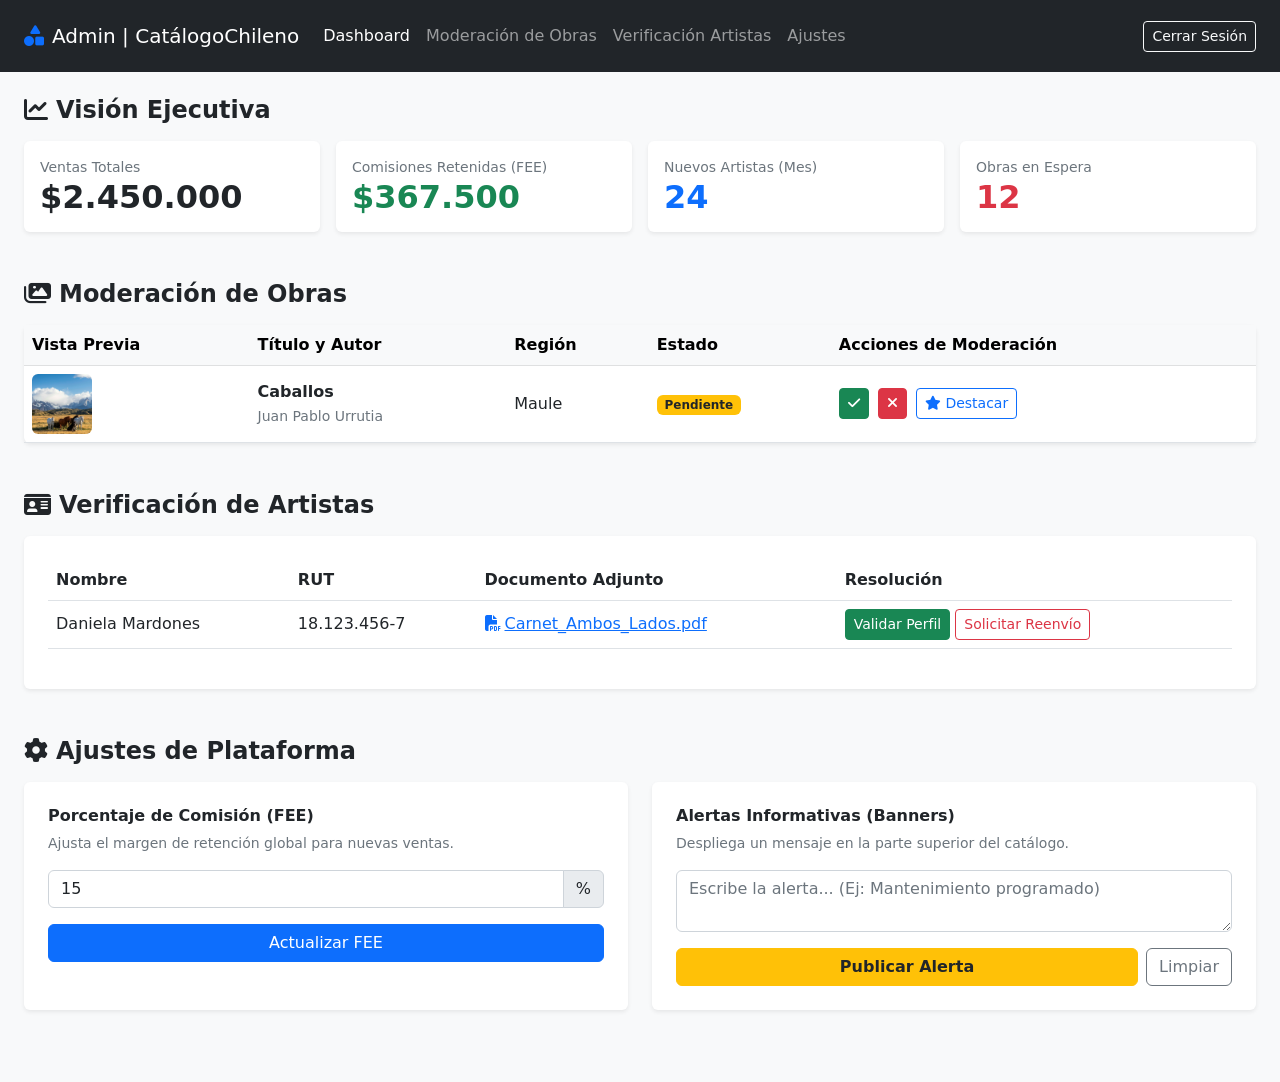
==== Front-End/admin.html @ 2971bbf5 "Creacion de Admin y login de admin." ====
<!DOCTYPE html>
<html lang="es">
<head>
    <meta charset="UTF-8">
    <meta name="viewport" content="width=device-width, initial-scale=1.0">
    <title>Panel de Administración - CatálogoChileno</title>
    <!-- Estilos locales de Bootstrap (CSS) -->
    <link rel="stylesheet" href="css/bootstrap.min.css">
    <link rel="stylesheet" href="css/style.css">
    <!-- Font Awesome -->
    <link rel="stylesheet" href="https://cdnjs.cloudflare.com/ajax/libs/font-awesome/6.5.1/css/all.min.css">
</head>
<body class="bg-light">

<!-- NavBar Admin -->
<nav class="navbar navbar-expand-lg navbar-dark bg-dark py-3 sticky-top">
    <div class="container-fluid px-4">
        <a class="navbar-brand d-flex align-items-center text-white" href="index.html">
            <i class="fa-solid fa-shapes text-primary me-2"></i>Admin | CatálogoChileno
        </a>
        <button class="navbar-toggler" type="button" data-bs-toggle="collapse" data-bs-target="#navbarAdmin">
            <span class="navbar-toggler-icon"></span>
        </button>
        <div class="collapse navbar-collapse" id="navbarAdmin">
            <ul class="navbar-nav me-auto mb-2 mb-lg-0">
                <li class="nav-item"><a class="nav-link active" href="#kpis">Dashboard</a></li>
                <li class="nav-item"><a class="nav-link" href="#moderacion">Moderación de Obras</a></li>
                <li class="nav-item"><a class="nav-link" href="#artistas">Verificación Artistas</a></li>
                <li class="nav-item"><a class="nav-link" href="#configuracion">Ajustes</a></li>
            </ul>
            <div class="d-flex gap-2">
    <a href="admin_login.html" class="btn btn-outline-light btn-sm">Cerrar Sesión</a>
</div>
        </div>
    </div>
</nav>

<main class="container-fluid px-4 py-4">
    
    <!-- Sección 1: Dashboard y KPIs (HU-87) -->
    <section id="kpis" class="mb-5">
        <h4 class="fw-bold mb-3"><i class="fa-solid fa-chart-line me-2"></i>Visión Ejecutiva</h4>
        <div class="row g-3">
            <div class="col-12 col-md-3">
                <div class="card border-0 shadow-sm bg-white h-100 p-3">
                    <span class="text-muted small">Ventas Totales</span>
                    <h2 class="fw-bold text-dark mb-0">$2.450.000</h2>
                </div>
            </div>
            <div class="col-12 col-md-3">
                <div class="card border-0 shadow-sm bg-white h-100 p-3">
                    <span class="text-muted small">Comisiones Retenidas (FEE)</span>
                    <h2 class="fw-bold text-success mb-0">$367.500</h2>
                </div>
            </div>
            <div class="col-12 col-md-3">
                <div class="card border-0 shadow-sm bg-white h-100 p-3">
                    <span class="text-muted small">Nuevos Artistas (Mes)</span>
                    <h2 class="fw-bold text-primary mb-0">24</h2>
                </div>
            </div>
            <div class="col-12 col-md-3">
                <div class="card border-0 shadow-sm bg-white h-100 p-3">
                    <span class="text-muted small">Obras en Espera</span>
                    <h2 class="fw-bold text-danger mb-0">12</h2>
                </div>
            </div>
        </div>
    </section>

    <!-- Sección 2: Moderación de Obras y Publicidad (HU-96 y HU-30) -->
    <section id="moderacion" class="mb-5">
        <h4 class="fw-bold mb-3"><i class="fa-solid fa-images me-2"></i>Moderación de Obras</h4>
        <div class="card border-0 shadow-sm">
            <div class="table-responsive">
                <table class="table table-hover align-middle mb-0">
                    <thead class="table-light">
                        <tr>
                            <th>Vista Previa</th>
                            <th>Título y Autor</th>
                            <th>Región</th>
                            <th>Estado</th>
                            <th>Acciones de Moderación</th>
                        </tr>
                    </thead>
                    <tbody>
                        <tr>
                            <td><img src="images/01.jpg" alt="Obra" class="rounded" style="width: 60px; height: 60px; object-fit: cover;"></td>
                            <td>
                                <strong class="d-block">Caballos</strong>
                                <small class="text-muted">Juan Pablo Urrutia</small>
                            </td>
                            <td>Maule</td>
                            <td><span class="badge bg-warning text-dark">Pendiente</span></td>
                            <td>
                                <button class="btn btn-sm btn-success me-1" title="Aprobar"><i class="fa-solid fa-check"></i></button>
                                <button class="btn btn-sm btn-danger me-1" title="Rechazar"><i class="fa-solid fa-xmark"></i></button>
                                <!-- HU-30: Promoción -->
                                <button class="btn btn-sm btn-outline-primary" title="Destacar en Portada"><i class="fa-solid fa-star"></i> Destacar</button>
                            </td>
                        </tr>
                    </tbody>
                </table>
            </div>
        </div>
    </section>

    <!-- Sección 3: Verificación de Identidad (HU-69) -->
    <section id="artistas" class="mb-5">
        <h4 class="fw-bold mb-3"><i class="fa-solid fa-id-card me-2"></i>Verificación de Artistas</h4>
        <div class="card border-0 shadow-sm p-4">
            <table class="table align-middle">
                <thead>
                    <tr>
                        <th>Nombre</th>
                        <th>RUT</th>
                        <th>Documento Adjunto</th>
                        <th>Resolución</th>
                    </tr>
                </thead>
                <tbody>
                    <tr>
                        <td>Daniela Mardones</td>
                        <td>18.123.456-7</td>
                        <td><a href="#" class="text-primary"><i class="fa-solid fa-file-pdf me-1"></i>Carnet_Ambos_Lados.pdf</a></td>
                        <td>
                            <button class="btn btn-sm btn-success">Validar Perfil</button>
                            <button class="btn btn-sm btn-outline-danger">Solicitar Reenvío</button>
                        </td>
                    </tr>
                </tbody>
            </table>
        </div>
    </section>

    <!-- Sección 4: Configuración Dinámica (HU-97 y HU-98) -->
    <section id="configuracion" class="mb-5">
        <h4 class="fw-bold mb-3"><i class="fa-solid fa-gear me-2"></i>Ajustes de Plataforma</h4>
        <div class="row g-4">
            <!-- FEE -->
            <div class="col-md-6">
                <div class="card border-0 shadow-sm p-4 h-100">
                    <h6 class="fw-bold">Porcentaje de Comisión (FEE)</h6>
                    <p class="small text-muted">Ajusta el margen de retención global para nuevas ventas.</p>
                    <div class="input-group mb-3">
                        <input type="number" class="form-control" value="15" min="1" max="50">
                        <span class="input-group-text">%</span>
                    </div>
                    <button class="btn btn-primary w-100">Actualizar FEE</button>
                </div>
            </div>
            <!-- Banners -->
            <div class="col-md-6">
                <div class="card border-0 shadow-sm p-4 h-100">
                    <h6 class="fw-bold">Alertas Informativas (Banners)</h6>
                    <p class="small text-muted">Despliega un mensaje en la parte superior del catálogo.</p>
                    <textarea class="form-control mb-3" rows="2" placeholder="Escribe la alerta... (Ej: Mantenimiento programado)"></textarea>
                    <div class="d-flex gap-2">
                        <button class="btn btn-warning flex-fill text-dark fw-bold">Publicar Alerta</button>
                        <button class="btn btn-outline-secondary">Limpiar</button>
                    </div>
                </div>
            </div>
        </div>
    </section>

</main>

<script src="js/bootstrap.bundle.min.js"></script>
</body>
</html>
---- Front-End/css/style.css ----
/* Activa la opacidad solo al pasar el cursor sobre la tarjeta */
.hover-overlay {
    opacity: 0;
    transition: opacity 0.3s ease-in-out;
}

.card-hover:hover .hover-overlay {
    opacity: 1;
}

/* Botón de me gusta transparente (por defecto solo borde blanco) */
.btn-like {
    background: none;
    border: none;
    color: #ffffff;
    font-size: 1.25rem;
    padding: 0;
    line-height: 1;
    transition: all 0.2s ease-in-out;
}

/* Al pasar el cursor O cuando tenga la clase .active (al dar click) */
.btn-like:hover,
.btn-like.active {
    color: #dc3545 !important; /* Rojo Bootstrap */
    transform: scale(1.15); /* Aumento sutil */
}

/* Transforma el icono de contorno (regular) a relleno sólido (solid) */
.btn-like:hover .fa-heart,
.btn-like.active .fa-heart {
    font-weight: 900; /* Hace que el corazón se rellene por completo */
}

/* Ajustes cards categorías */
/* Botones de categoría estilo Behance */
.category-btn {
    border: none;
    white-space: nowrap; /* Adapta el ancho exacto al texto */
    color: #ffffff !important; /* Fuerza el texto a blanco puro */
    background-size: cover;
    background-position: center;
    transition: transform 0.2s ease, filter 0.2s ease;
}

/* Efecto hover suave */
.category-btn:hover {
    color: #ffffff !important;
    transform: translateY(-2px);
    filter: brightness(1.15); /* Aclara ligeramente la imagen al pasar el mouse */
}

/* Indicador visual de zoom para la imagen */
.img-zoomable {
    cursor: zoom-in;
    transition: transform 0.2s ease, filter 0.2s ease;
}

.img-zoomable:hover {
    filter: brightness(0.95);
}

/* Botón suave estilo Behance 
.btn-soft-primary {
    background-color: #f0f4ff;
    color: #0d6efd;
    border: none;
    transition: background-color 0.2s ease, color 0.2s ease;
}

.btn-soft-primary:hover {
    background-color: #e2ebff;
    color: #0a58ca;
}
*/
/* Transición suave para enlaces del footer */
.footer-links a {
    transition: color 0.2s ease, padding-left 0.2s ease;
}

.footer-links a:hover {
    color: #ffffff !important;
    padding-left: 4px; /* Ligero desplazamiento a la derecha al pasar el ratón */
}

/* Iconos de redes sociales interactivos */
.social-icon {
    transition: background-color 0.2s ease, border-color 0.2s ease, transform 0.2s ease;
}

.social-icon:hover {
    background-color: #0d6efd; /* Azul Bootstrap */
    border-color: #0d6efd;
    color: #ffffff !important;
    transform: translateY(-3px);
}
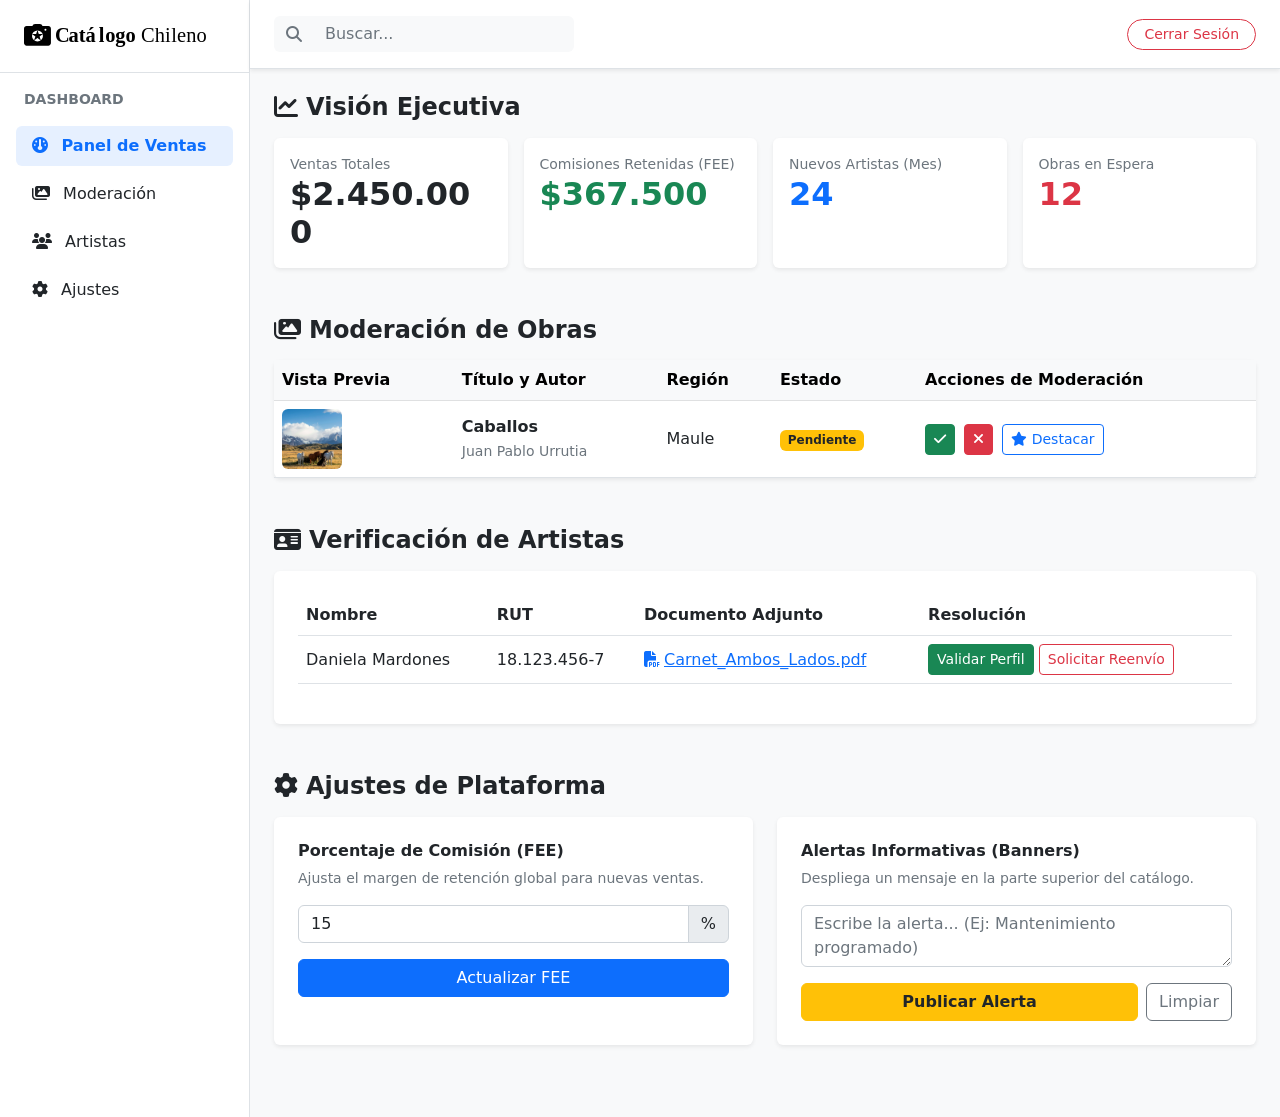
==== commit 72e8fda7: "Implementar Sidebar y Topbar" ====
--- a/Front-End/admin.html
+++ b/Front-End/admin.html
@@ -12,30 +12,47 @@
 </head>
 <body class="bg-light">
 
-<!-- NavBar Admin -->
-<nav class="navbar navbar-expand-lg navbar-dark bg-dark py-3 sticky-top">
-    <div class="container-fluid px-4">
-        <a class="navbar-brand d-flex align-items-center text-white" href="index.html">
-            <i class="fa-solid fa-shapes text-primary me-2"></i>Admin | CatálogoChileno
-        </a>
-        <button class="navbar-toggler" type="button" data-bs-toggle="collapse" data-bs-target="#navbarAdmin">
-            <span class="navbar-toggler-icon"></span>
-        </button>
-        <div class="collapse navbar-collapse" id="navbarAdmin">
-            <ul class="navbar-nav me-auto mb-2 mb-lg-0">
-                <li class="nav-item"><a class="nav-link active" href="#kpis">Dashboard</a></li>
-                <li class="nav-item"><a class="nav-link" href="#moderacion">Moderación de Obras</a></li>
-                <li class="nav-item"><a class="nav-link" href="#artistas">Verificación Artistas</a></li>
-                <li class="nav-item"><a class="nav-link" href="#configuracion">Ajustes</a></li>
+<!-- Contenedor Flex Principal (Divide pantalla en 2 columnas) -->
+<div class="d-flex min-vh-100">
+    
+    <!-- 1. BARRA LATERAL (Sidebar) -->
+    <aside class="bg-white border-end d-none d-lg-flex flex-column shadow-sm" style="width: 250px;">
+        <div class="p-4 d-flex align-items-center border-bottom">
+            <img src="images/LogoCatalogoChileno.svg" alt="Logotipo" height="24" class="d-inline-block">
+        </div>
+        <div class="p-3 flex-grow-1">
+            <p class="text-muted small fw-bold text-uppercase mb-3 px-2">Dashboard</p>
+            <ul class="nav flex-column gap-2">
+                <li class="nav-item">
+                    <a class="nav-link active rounded bg-primary bg-opacity-10 text-primary fw-semibold" href="#kpis">
+                        <i class="fa-solid fa-gauge me-2"></i> Panel de Ventas
+                    </a>
+                </li>
+                <li class="nav-item"><a class="nav-link text-dark" href="#moderacion"><i class="fa-solid fa-images me-2"></i> Moderación</a></li>
+                <li class="nav-item"><a class="nav-link text-dark" href="#artistas"><i class="fa-solid fa-users me-2"></i> Artistas</a></li>
+                <li class="nav-item"><a class="nav-link text-dark" href="#configuracion"><i class="fa-solid fa-gear me-2"></i> Ajustes</a></li>
             </ul>
-            <div class="d-flex gap-2">
-    <a href="admin_login.html" class="btn btn-outline-light btn-sm">Cerrar Sesión</a>
-</div>
         </div>
-    </div>
-</nav>
+    </aside>
 
-<main class="container-fluid px-4 py-4">
+    <!-- 2. ÁREA DE CONTENIDO PRINCIPAL -->
+    <div class="flex-grow-1 bg-light">
+        
+        <!-- Barra de Navegación Superior (Top Bar) -->
+        <nav class="navbar navbar-expand-lg bg-white border-bottom py-3 px-4 shadow-sm">
+            <div class="d-flex align-items-center w-100">
+                <div class="input-group" style="max-width: 300px;">
+                    <span class="input-group-text bg-light border-0"><i class="fa-solid fa-magnifying-glass text-muted"></i></span>
+                    <input type="text" class="form-control bg-light border-0 shadow-none" placeholder="Buscar...">
+                </div>
+                <div class="ms-auto d-flex align-items-center gap-3">
+                    <a href="admin_login.html" class="btn btn-outline-danger btn-sm rounded-pill px-3">Cerrar Sesión</a>
+                </div>
+            </div>
+        </nav>
+
+        <!-- Contenedor interno -->
+        <main class="container-fluid px-4 py-4">
     
     <!-- Sección 1: Dashboard y KPIs (HU-87) -->
     <section id="kpis" class="mb-5">
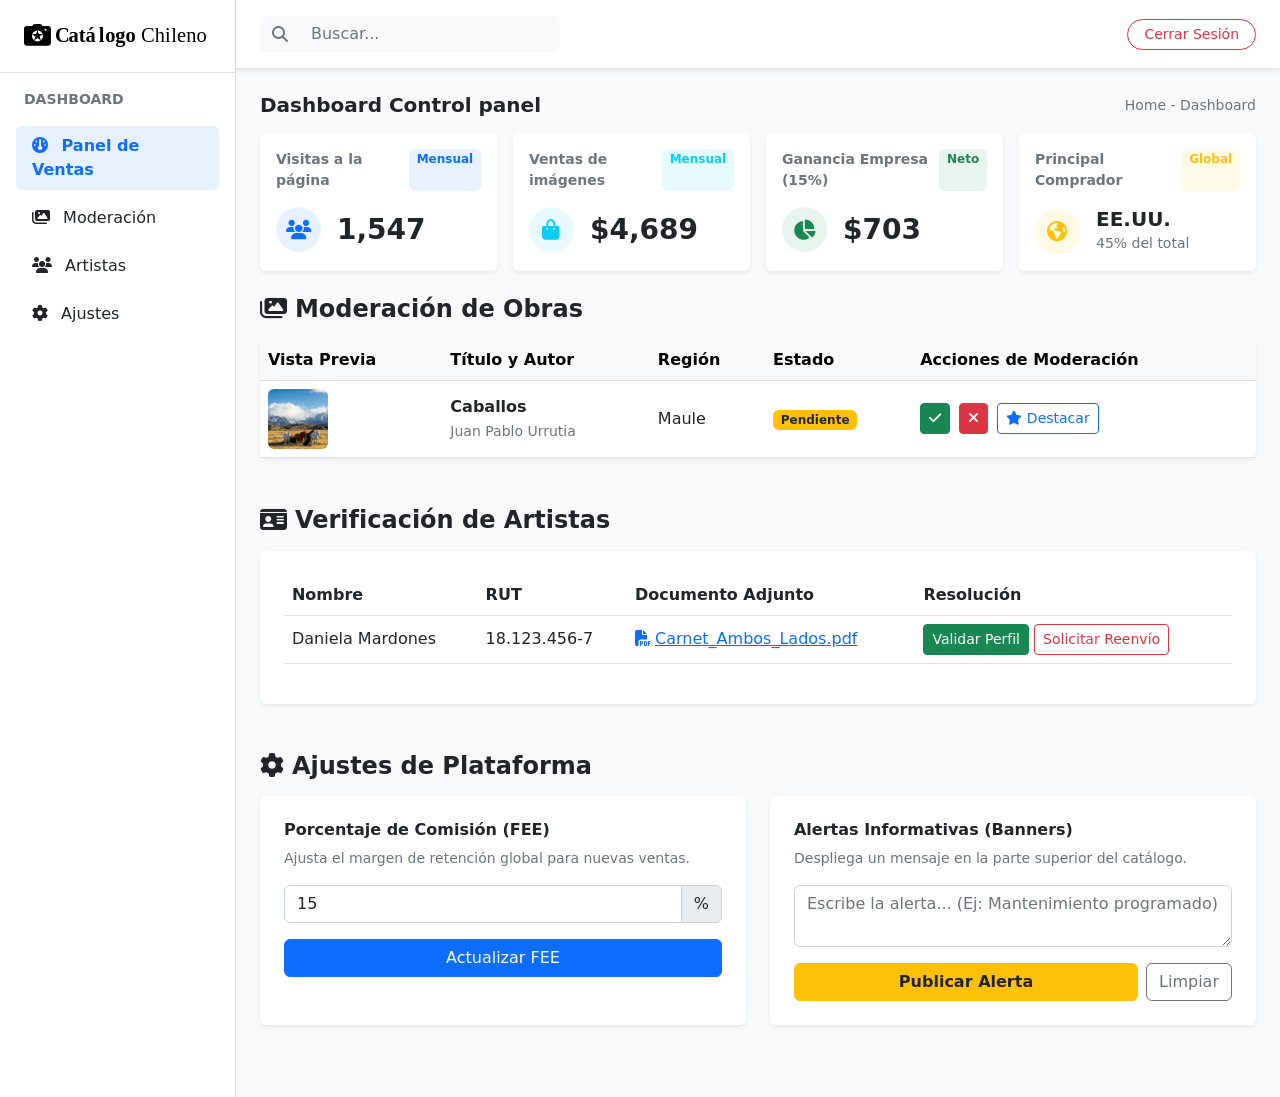
==== commit 01c23039: "Agregar 4 tarjetas de metricas al panel" ====
--- a/Front-End/admin.html
+++ b/Front-End/admin.html
@@ -54,36 +54,79 @@
         <!-- Contenedor interno -->
         <main class="container-fluid px-4 py-4">
     
-    <!-- Sección 1: Dashboard y KPIs (HU-87) -->
-    <section id="kpis" class="mb-5">
-        <h4 class="fw-bold mb-3"><i class="fa-solid fa-chart-line me-2"></i>Visión Ejecutiva</h4>
-        <div class="row g-3">
-            <div class="col-12 col-md-3">
-                <div class="card border-0 shadow-sm bg-white h-100 p-3">
-                    <span class="text-muted small">Ventas Totales</span>
-                    <h2 class="fw-bold text-dark mb-0">$2.450.000</h2>
-                </div>
-            </div>
-            <div class="col-12 col-md-3">
-                <div class="card border-0 shadow-sm bg-white h-100 p-3">
-                    <span class="text-muted small">Comisiones Retenidas (FEE)</span>
-                    <h2 class="fw-bold text-success mb-0">$367.500</h2>
-                </div>
-            </div>
-            <div class="col-12 col-md-3">
-                <div class="card border-0 shadow-sm bg-white h-100 p-3">
-                    <span class="text-muted small">Nuevos Artistas (Mes)</span>
-                    <h2 class="fw-bold text-primary mb-0">24</h2>
-                </div>
-            </div>
-            <div class="col-12 col-md-3">
-                <div class="card border-0 shadow-sm bg-white h-100 p-3">
-                    <span class="text-muted small">Obras en Espera</span>
-                    <h2 class="fw-bold text-danger mb-0">12</h2>
-                </div>
-            </div>
-        </div>
-    </section>
+<!-- Sección 1: Dashboard y KPIs -->
+<section id="kpis" class="mb-4">
+    <div class="d-flex justify-content-between align-items-center mb-3">
+        <h5 class="fw-bold text-dark mb-0">Dashboard Control panel</h5>
+        <span class="text-muted small">Home - Dashboard</span>
+    </div>
+
+    <div class="row row-cols-1 row-cols-md-2 row-cols-lg-4 g-3 mb-4">
+        <!-- Visitas -->
+        <div class="col">
+            <div class="card border-0 shadow-sm h-100 p-3 bg-white">
+                <div class="d-flex justify-content-between">
+                    <div class="text-muted small fw-semibold">Visitas a la página</div>
+                    <span class="badge bg-primary bg-opacity-10 text-primary">Mensual</span>
+                </div>
+                <div class="d-flex align-items-center mt-3">
+                    <div class="bg-primary bg-opacity-10 rounded-circle d-flex align-items-center justify-content-center me-3" style="width: 45px; height: 45px;">
+                        <i class="fa-solid fa-users fa-lg text-primary"></i>
+                    </div>
+                    <h3 class="fw-bold mb-0">1,547</h3>
+                </div>
+            </div>
+        </div>
+        <!-- Ventas -->
+        <div class="col">
+            <div class="card border-0 shadow-sm h-100 p-3 bg-white">
+                <div class="d-flex justify-content-between">
+                    <div class="text-muted small fw-semibold">Ventas de imágenes</div>
+                    <span class="badge bg-info bg-opacity-10 text-info">Mensual</span>
+                </div>
+                <div class="d-flex align-items-center mt-3">
+                    <div class="bg-info bg-opacity-10 rounded-circle d-flex align-items-center justify-content-center me-3" style="width: 45px; height: 45px;">
+                        <i class="fa-solid fa-bag-shopping fa-lg text-info"></i>
+                    </div>
+                    <h3 class="fw-bold mb-0">$4,689</h3>
+                </div>
+            </div>
+        </div>
+        <!-- Ganancia -->
+        <div class="col">
+            <div class="card border-0 shadow-sm h-100 p-3 bg-white">
+                <div class="d-flex justify-content-between">
+                    <div class="text-muted small fw-semibold">Ganancia Empresa (15%)</div>
+                    <span class="badge bg-success bg-opacity-10 text-success">Neto</span>
+                </div>
+                <div class="d-flex align-items-center mt-3">
+                    <div class="bg-success bg-opacity-10 rounded-circle d-flex align-items-center justify-content-center me-3" style="width: 45px; height: 45px;">
+                        <i class="fa-solid fa-chart-pie fa-lg text-success"></i>
+                    </div>
+                    <h3 class="fw-bold mb-0">$703</h3>
+                </div>
+            </div>
+        </div>
+        <!-- Comprador -->
+        <div class="col">
+            <div class="card border-0 shadow-sm h-100 p-3 bg-white">
+                <div class="d-flex justify-content-between">
+                    <div class="text-muted small fw-semibold">Principal Comprador</div>
+                    <span class="badge bg-warning bg-opacity-10 text-warning">Global</span>
+                </div>
+                <div class="d-flex align-items-center mt-3">
+                    <div class="bg-warning bg-opacity-10 rounded-circle d-flex align-items-center justify-content-center me-3" style="width: 45px; height: 45px;">
+                        <i class="fa-solid fa-earth-americas fa-lg text-warning"></i>
+                    </div>
+                    <div>
+                        <h5 class="fw-bold mb-0 text-dark">EE.UU.</h5>
+                        <small class="text-muted">45% del total</small>
+                    </div>
+                </div>
+            </div>
+        </div>
+    </div>
+</section>
 
     <!-- Sección 2: Moderación de Obras y Publicidad (HU-96 y HU-30) -->
     <section id="moderacion" class="mb-5">
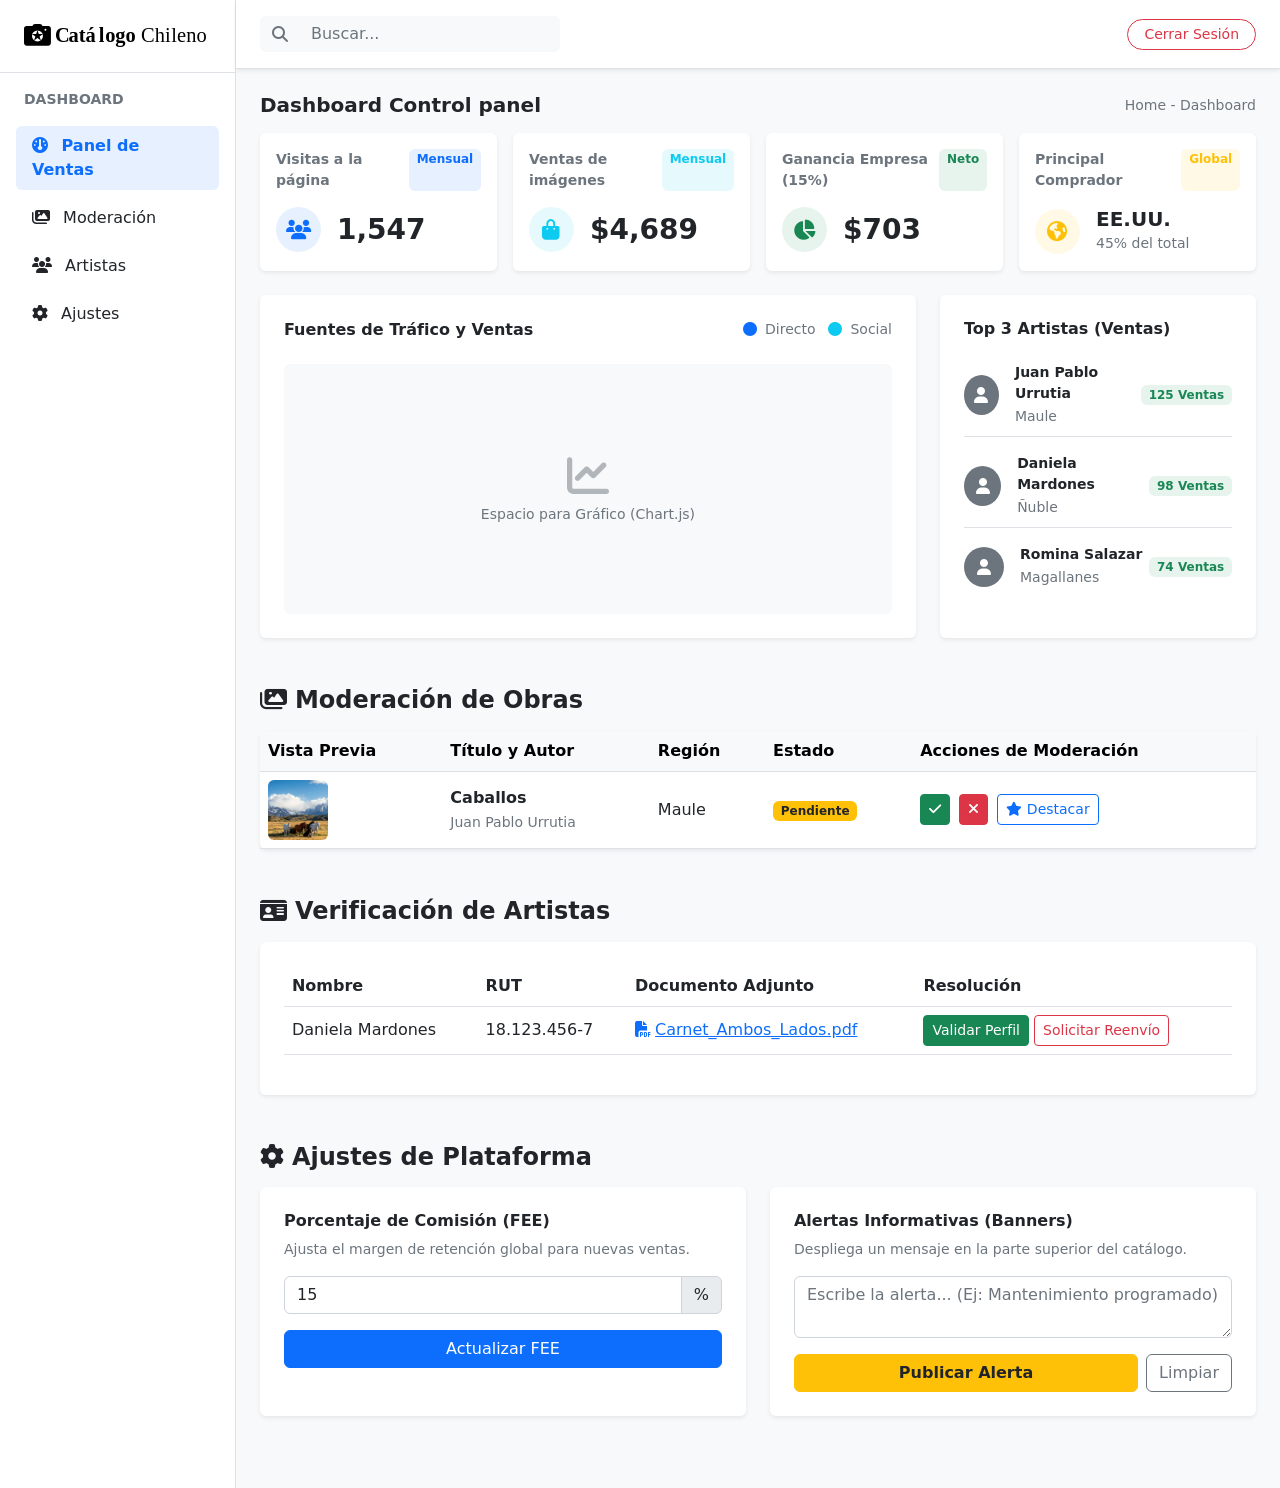
==== commit 3b71ab9a: "Agregar grafico y top 3 artistas lado a lado" ====
--- a/Front-End/admin.html
+++ b/Front-End/admin.html
@@ -125,6 +125,78 @@
                 </div>
             </div>
         </div>
+    </div>
+</section>
+
+<!-- Sección de Gráficos y Top Artistas (Lado a Lado) -->
+<section id="graficos" class="mb-5">
+    <div class="row g-4">
+        
+        <!-- Gráfico (Ocupa 8 de 12 columnas) -->
+        <div class="col-12 col-lg-8">
+            <div class="card border-0 shadow-sm h-100 p-4 bg-white">
+                <div class="d-flex justify-content-between align-items-center mb-4">
+                    <h6 class="fw-bold mb-0">Fuentes de Tráfico y Ventas</h6>
+                    <span class="text-muted small"><i class="fa-solid fa-circle text-primary me-1"></i> Directo <i class="fa-solid fa-circle text-info ms-2 me-1"></i> Social</span>
+                </div>
+                <!-- Contenedor simulado para el gráfico -->
+                <div class="flex-grow-1 d-flex align-items-center justify-content-center bg-light rounded" style="min-height: 250px;">
+                    <span class="text-muted small"><i class="fa-solid fa-chart-line fa-3x mb-2 text-secondary opacity-50 d-block text-center"></i> Espacio para Gráfico (Chart.js)</span>
+                </div>
+            </div>
+        </div>
+
+        <!-- Top 3 Artistas (Ocupa 4 de 12 columnas) -->
+        <div class="col-12 col-lg-4">
+            <div class="card border-0 shadow-sm h-100 p-4 bg-white">
+                <h6 class="fw-bold mb-4">Top 3 Artistas (Ventas)</h6>
+                
+                <div class="d-flex flex-column gap-3">
+                    <!-- Artista 1 -->
+                    <div class="d-flex align-items-center justify-content-between border-bottom pb-2">
+                        <div class="d-flex align-items-center gap-3">
+                            <div class="rounded-circle bg-secondary d-flex align-items-center justify-content-center text-white" style="width: 40px; height: 40px;">
+                                <i class="fa-solid fa-user"></i>
+                            </div>
+                            <div>
+                                <strong class="d-block text-dark small">Juan Pablo Urrutia</strong>
+                                <small class="text-muted">Maule</small>
+                            </div>
+                        </div>
+                        <span class="badge bg-success bg-opacity-10 text-success">125 Ventas</span>
+                    </div>
+                    
+                    <!-- Artista 2 -->
+                    <div class="d-flex align-items-center justify-content-between border-bottom pb-2">
+                        <div class="d-flex align-items-center gap-3">
+                            <div class="rounded-circle bg-secondary d-flex align-items-center justify-content-center text-white" style="width: 40px; height: 40px;">
+                                <i class="fa-solid fa-user"></i>
+                            </div>
+                            <div>
+                                <strong class="d-block text-dark small">Daniela Mardones</strong>
+                                <small class="text-muted">Ñuble</small>
+                            </div>
+                        </div>
+                        <span class="badge bg-success bg-opacity-10 text-success">98 Ventas</span>
+                    </div>
+
+                    <!-- Artista 3 -->
+                    <div class="d-flex align-items-center justify-content-between pb-2">
+                        <div class="d-flex align-items-center gap-3">
+                            <div class="rounded-circle bg-secondary d-flex align-items-center justify-content-center text-white" style="width: 40px; height: 40px;">
+                                <i class="fa-solid fa-user"></i>
+                            </div>
+                            <div>
+                                <strong class="d-block text-dark small">Romina Salazar</strong>
+                                <small class="text-muted">Magallanes</small>
+                            </div>
+                        </div>
+                        <span class="badge bg-success bg-opacity-10 text-success">74 Ventas</span>
+                    </div>
+                </div>
+            </div>
+        </div>
+
     </div>
 </section>
 
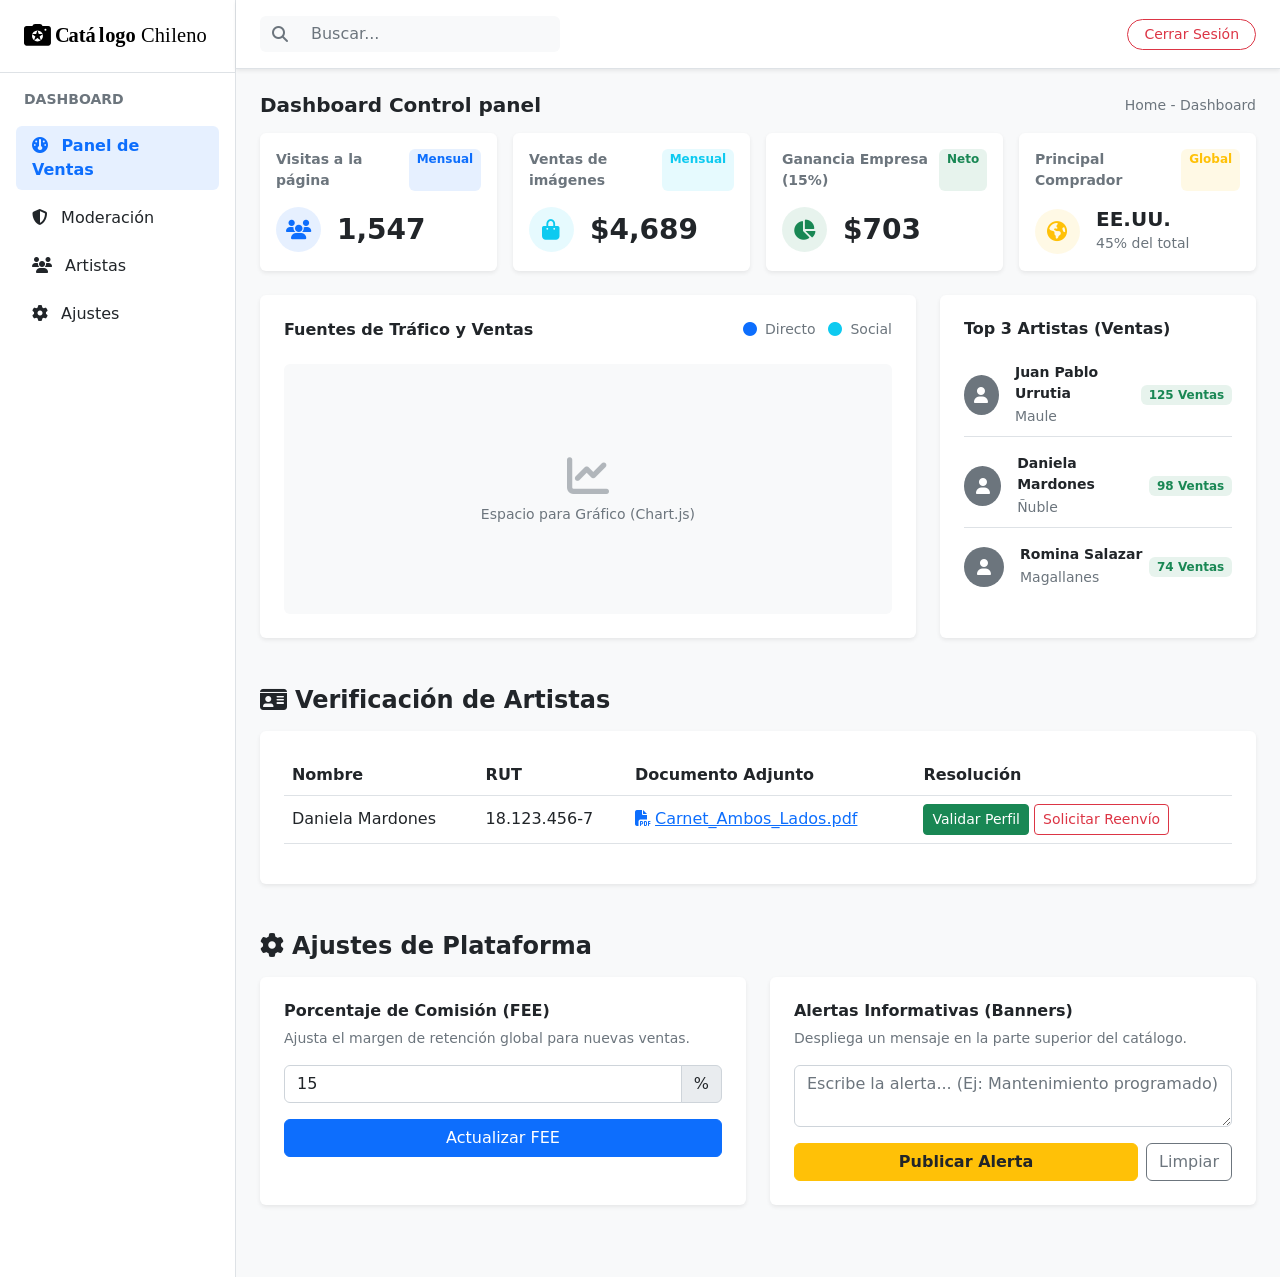
==== commit 81e46375: "Eliminar moderacion del dashboard y enlazar nueva vista" ====
--- a/Front-End/admin.html
+++ b/Front-End/admin.html
@@ -24,11 +24,11 @@
             <p class="text-muted small fw-bold text-uppercase mb-3 px-2">Dashboard</p>
             <ul class="nav flex-column gap-2">
                 <li class="nav-item">
-                    <a class="nav-link active rounded bg-primary bg-opacity-10 text-primary fw-semibold" href="#kpis">
+                    <a class="nav-link active rounded bg-primary bg-opacity-10 text-primary fw-semibold" href="admin.html">
                         <i class="fa-solid fa-gauge me-2"></i> Panel de Ventas
                     </a>
                 </li>
-                <li class="nav-item"><a class="nav-link text-dark" href="#moderacion"><i class="fa-solid fa-images me-2"></i> Moderación</a></li>
+                <li class="nav-item"><a class="nav-link text-dark" href="admin_moderacion.html"><i class="fa-solid fa-shield-halved me-2"></i> Moderación</a></li>
                 <li class="nav-item"><a class="nav-link text-dark" href="#artistas"><i class="fa-solid fa-users me-2"></i> Artistas</a></li>
                 <li class="nav-item"><a class="nav-link text-dark" href="#configuracion"><i class="fa-solid fa-gear me-2"></i> Ajustes</a></li>
             </ul>
@@ -200,42 +200,6 @@
     </div>
 </section>
 
-    <!-- Sección 2: Moderación de Obras y Publicidad (HU-96 y HU-30) -->
-    <section id="moderacion" class="mb-5">
-        <h4 class="fw-bold mb-3"><i class="fa-solid fa-images me-2"></i>Moderación de Obras</h4>
-        <div class="card border-0 shadow-sm">
-            <div class="table-responsive">
-                <table class="table table-hover align-middle mb-0">
-                    <thead class="table-light">
-                        <tr>
-                            <th>Vista Previa</th>
-                            <th>Título y Autor</th>
-                            <th>Región</th>
-                            <th>Estado</th>
-                            <th>Acciones de Moderación</th>
-                        </tr>
-                    </thead>
-                    <tbody>
-                        <tr>
-                            <td><img src="images/01.jpg" alt="Obra" class="rounded" style="width: 60px; height: 60px; object-fit: cover;"></td>
-                            <td>
-                                <strong class="d-block">Caballos</strong>
-                                <small class="text-muted">Juan Pablo Urrutia</small>
-                            </td>
-                            <td>Maule</td>
-                            <td><span class="badge bg-warning text-dark">Pendiente</span></td>
-                            <td>
-                                <button class="btn btn-sm btn-success me-1" title="Aprobar"><i class="fa-solid fa-check"></i></button>
-                                <button class="btn btn-sm btn-danger me-1" title="Rechazar"><i class="fa-solid fa-xmark"></i></button>
-                                <!-- HU-30: Promoción -->
-                                <button class="btn btn-sm btn-outline-primary" title="Destacar en Portada"><i class="fa-solid fa-star"></i> Destacar</button>
-                            </td>
-                        </tr>
-                    </tbody>
-                </table>
-            </div>
-        </div>
-    </section>
 
     <!-- Sección 3: Verificación de Identidad (HU-69) -->
     <section id="artistas" class="mb-5">
@@ -296,7 +260,9 @@
         </div>
     </section>
 
-</main>
+    </main> <!-- Cierra el container-fluid de contenido -->
+  </div> <!-- Cierra el flex-grow-1 (Área derecha) -->
+</div> <!-- Cierra el d-flex min-vh-100 (Contenedor principal flex) -->
 
 <script src="js/bootstrap.bundle.min.js"></script>
 </body>
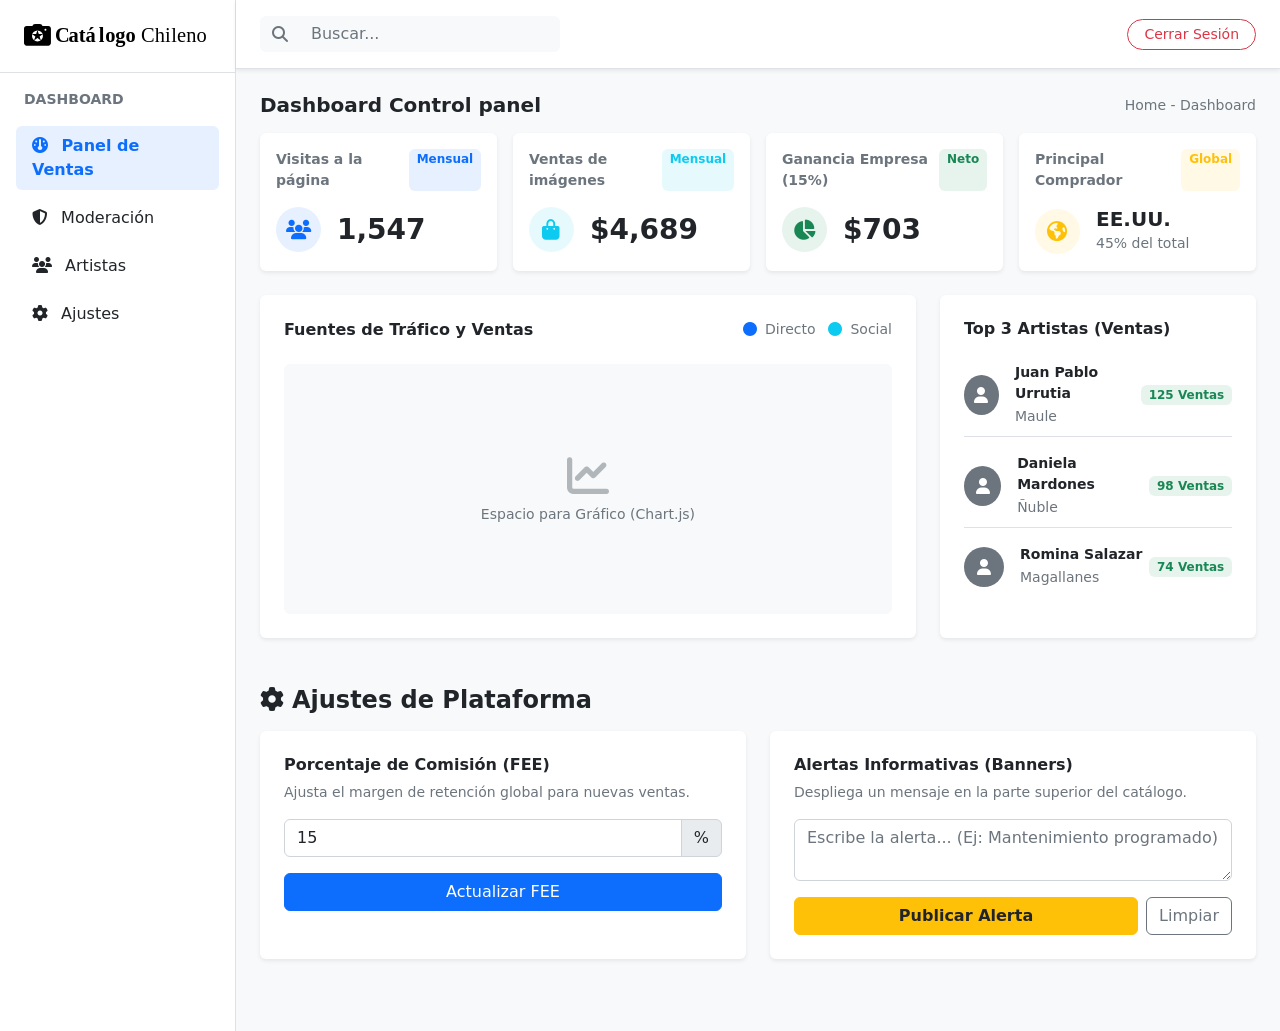
==== commit 3bfa74ca: "Crear estructura base para gestion de artistas" ====
--- a/Front-End/admin.html
+++ b/Front-End/admin.html
@@ -29,8 +29,8 @@
                     </a>
                 </li>
                 <li class="nav-item"><a class="nav-link text-dark" href="admin_moderacion.html"><i class="fa-solid fa-shield-halved me-2"></i> Moderación</a></li>
-                <li class="nav-item"><a class="nav-link text-dark" href="#artistas"><i class="fa-solid fa-users me-2"></i> Artistas</a></li>
-                <li class="nav-item"><a class="nav-link text-dark" href="#configuracion"><i class="fa-solid fa-gear me-2"></i> Ajustes</a></li>
+                <li class="nav-item"><a class="nav-link text-dark" href="admin_artistas.html"><i class="fa-solid fa-users me-2"></i> Artistas</a></li>
+                <li class="nav-item"><a class="nav-link text-dark" href="admin_configuracion.html"><i class="fa-solid fa-gear me-2"></i> Ajustes</a></li>
             </ul>
         </div>
     </aside>
@@ -199,36 +199,6 @@
 
     </div>
 </section>
-
-
-    <!-- Sección 3: Verificación de Identidad (HU-69) -->
-    <section id="artistas" class="mb-5">
-        <h4 class="fw-bold mb-3"><i class="fa-solid fa-id-card me-2"></i>Verificación de Artistas</h4>
-        <div class="card border-0 shadow-sm p-4">
-            <table class="table align-middle">
-                <thead>
-                    <tr>
-                        <th>Nombre</th>
-                        <th>RUT</th>
-                        <th>Documento Adjunto</th>
-                        <th>Resolución</th>
-                    </tr>
-                </thead>
-                <tbody>
-                    <tr>
-                        <td>Daniela Mardones</td>
-                        <td>18.123.456-7</td>
-                        <td><a href="#" class="text-primary"><i class="fa-solid fa-file-pdf me-1"></i>Carnet_Ambos_Lados.pdf</a></td>
-                        <td>
-                            <button class="btn btn-sm btn-success">Validar Perfil</button>
-                            <button class="btn btn-sm btn-outline-danger">Solicitar Reenvío</button>
-                        </td>
-                    </tr>
-                </tbody>
-            </table>
-        </div>
-    </section>
-
     <!-- Sección 4: Configuración Dinámica (HU-97 y HU-98) -->
     <section id="configuracion" class="mb-5">
         <h4 class="fw-bold mb-3"><i class="fa-solid fa-gear me-2"></i>Ajustes de Plataforma</h4>
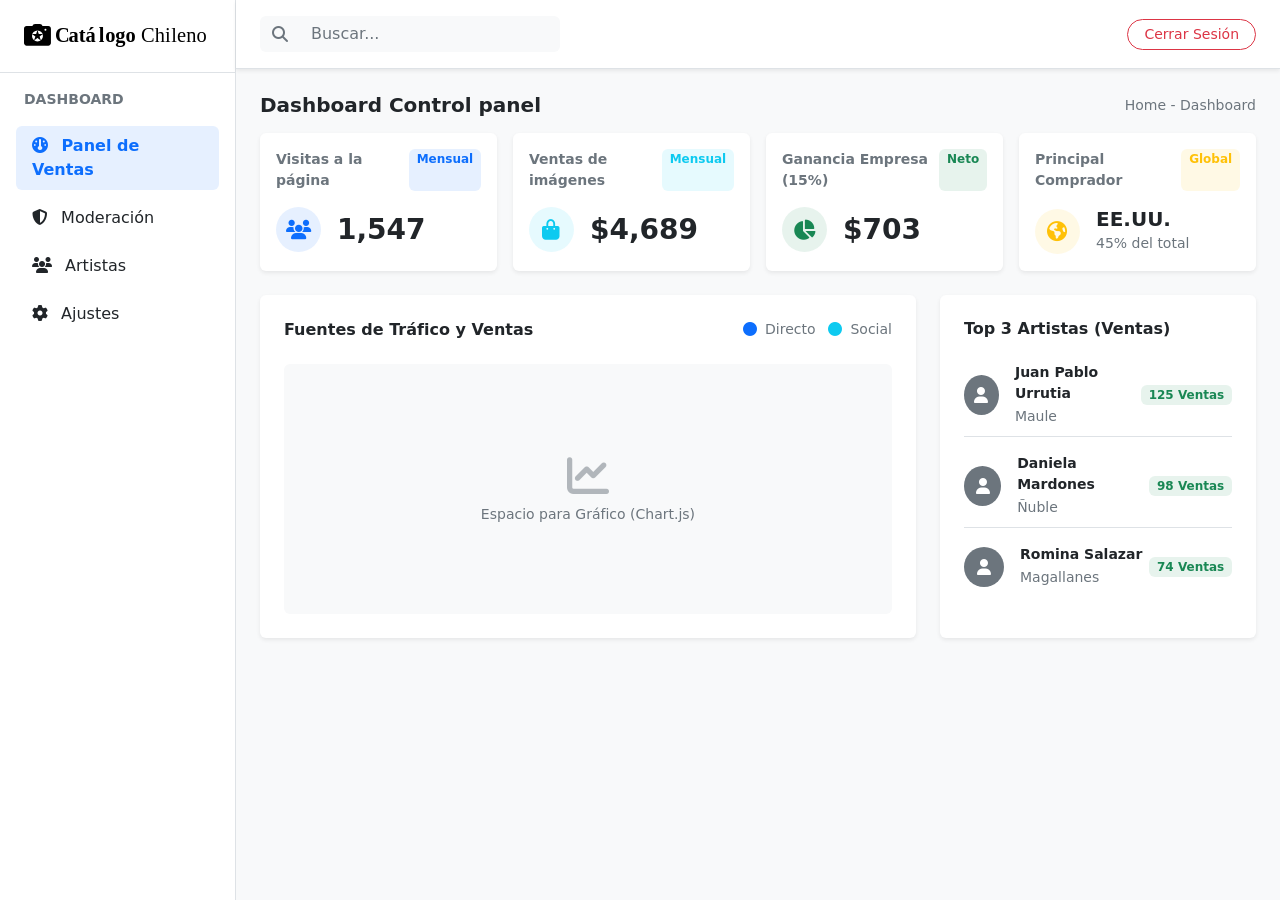
==== commit af893303: "crear estructura base para ajustes de plataforma + fix" ====
--- a/Front-End/admin.html
+++ b/Front-End/admin.html
@@ -199,36 +199,6 @@
 
     </div>
 </section>
-    <!-- Sección 4: Configuración Dinámica (HU-97 y HU-98) -->
-    <section id="configuracion" class="mb-5">
-        <h4 class="fw-bold mb-3"><i class="fa-solid fa-gear me-2"></i>Ajustes de Plataforma</h4>
-        <div class="row g-4">
-            <!-- FEE -->
-            <div class="col-md-6">
-                <div class="card border-0 shadow-sm p-4 h-100">
-                    <h6 class="fw-bold">Porcentaje de Comisión (FEE)</h6>
-                    <p class="small text-muted">Ajusta el margen de retención global para nuevas ventas.</p>
-                    <div class="input-group mb-3">
-                        <input type="number" class="form-control" value="15" min="1" max="50">
-                        <span class="input-group-text">%</span>
-                    </div>
-                    <button class="btn btn-primary w-100">Actualizar FEE</button>
-                </div>
-            </div>
-            <!-- Banners -->
-            <div class="col-md-6">
-                <div class="card border-0 shadow-sm p-4 h-100">
-                    <h6 class="fw-bold">Alertas Informativas (Banners)</h6>
-                    <p class="small text-muted">Despliega un mensaje en la parte superior del catálogo.</p>
-                    <textarea class="form-control mb-3" rows="2" placeholder="Escribe la alerta... (Ej: Mantenimiento programado)"></textarea>
-                    <div class="d-flex gap-2">
-                        <button class="btn btn-warning flex-fill text-dark fw-bold">Publicar Alerta</button>
-                        <button class="btn btn-outline-secondary">Limpiar</button>
-                    </div>
-                </div>
-            </div>
-        </div>
-    </section>
 
     </main> <!-- Cierra el container-fluid de contenido -->
   </div> <!-- Cierra el flex-grow-1 (Área derecha) -->
